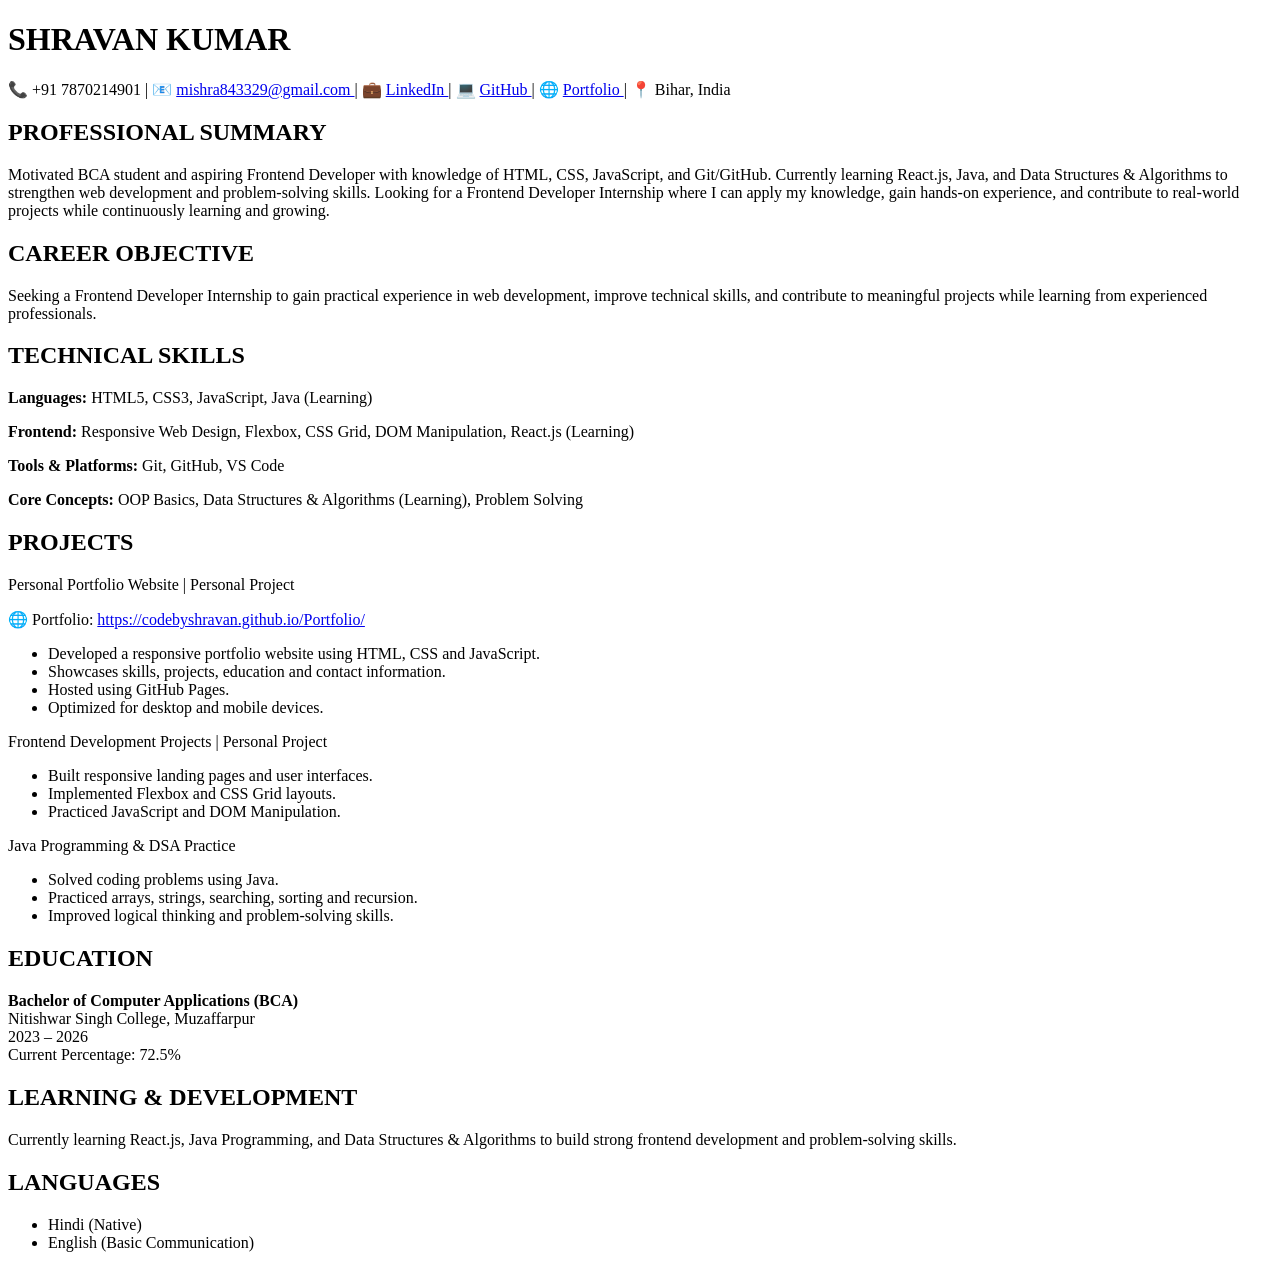
==== Resume/resume.html @ 382073f3 "added images and resume" ====
<!DOCTYPE html>
<html lang="en">
<head>
<meta charset="UTF-8">
<meta name="viewport" content="width=device-width, initial-scale=1.0">
<title>Shravan Kumar Resume</title>

</head>

<body>

<div class="resume">

<h1>SHRAVAN KUMAR</h1>

<div class="contact">
📞 +91 7870214901 |

📧 <a href="mailto:mishra843329@gmail.com">
mishra843329@gmail.com
</a> |

💼 <a href="https://www.linkedin.com/in/codebyshravan" target="_blank">
LinkedIn
</a> |

💻 <a href="https://github.com/CodeByShravan" target="_blank">
GitHub
</a> |

🌐 <a href="https://codebyshravan.github.io/Portfolio/" target="_blank">
Portfolio
</a> |

📍 Bihar, India
</div>

<div class="section">
<h2>PROFESSIONAL SUMMARY</h2>

<p>
Motivated BCA student and aspiring Frontend Developer with knowledge of HTML, CSS, JavaScript, and Git/GitHub. Currently learning React.js, Java, and Data Structures & Algorithms to strengthen web development and problem-solving skills. Looking for a Frontend Developer Internship where I can apply my knowledge, gain hands-on experience, and contribute to real-world projects while continuously learning and growing.
</p>

</div>

<div class="section">
<h2>CAREER OBJECTIVE</h2>

<p>
Seeking a Frontend Developer Internship to gain practical experience in web development, improve technical skills, and contribute to meaningful projects while learning from experienced professionals.
</p>

</div>

<div class="section">
<h2>TECHNICAL SKILLS</h2>

<p>
<b>Languages:</b>
HTML5, CSS3, JavaScript, Java (Learning)
</p>

<p>
<b>Frontend:</b>
Responsive Web Design, Flexbox, CSS Grid, DOM Manipulation, React.js (Learning)
</p>

<p>
<b>Tools & Platforms:</b>
Git, GitHub, VS Code
</p>

<p>
<b>Core Concepts:</b>
OOP Basics, Data Structures & Algorithms (Learning), Problem Solving
</p>

</div>

<div class="section">
<h2>PROJECTS</h2>

<div class="project-title">
Personal Portfolio Website | Personal Project
</div>

<p>
🌐 Portfolio:
<a href="https://codebyshravan.github.io/Portfolio/" target="_blank">
https://codebyshravan.github.io/Portfolio/
</a>
</p>

<ul>
<li>Developed a responsive portfolio website using HTML, CSS and JavaScript.</li>
<li>Showcases skills, projects, education and contact information.</li>
<li>Hosted using GitHub Pages.</li>
<li>Optimized for desktop and mobile devices.</li>
</ul>

<div class="project-title">
Frontend Development Projects | Personal Project
</div>

<ul>
<li>Built responsive landing pages and user interfaces.</li>
<li>Implemented Flexbox and CSS Grid layouts.</li>
<li>Practiced JavaScript and DOM Manipulation.</li>
</ul>

<div class="project-title">
Java Programming & DSA Practice
</div>

<ul>
<li>Solved coding problems using Java.</li>
<li>Practiced arrays, strings, searching, sorting and recursion.</li>
<li>Improved logical thinking and problem-solving skills.</li>
</ul>

</div>

<div class="section">
<h2>EDUCATION</h2>

<p>
<b>Bachelor of Computer Applications (BCA)</b><br>
Nitishwar Singh College, Muzaffarpur<br>
2023 – 2026<br>
Current Percentage: 72.5%
</p>

</div>

<div class="section">
<h2>LEARNING & DEVELOPMENT</h2>

<p>
Currently learning React.js, Java Programming, and Data Structures & Algorithms to build strong frontend development and problem-solving skills.
</p>

</div>

<div class="section">
<h2>LANGUAGES</h2>

<ul>
<li>Hindi (Native)</li>
<li>English (Basic Communication)</li>
</ul>

</div>

</div>

</body>
</html>
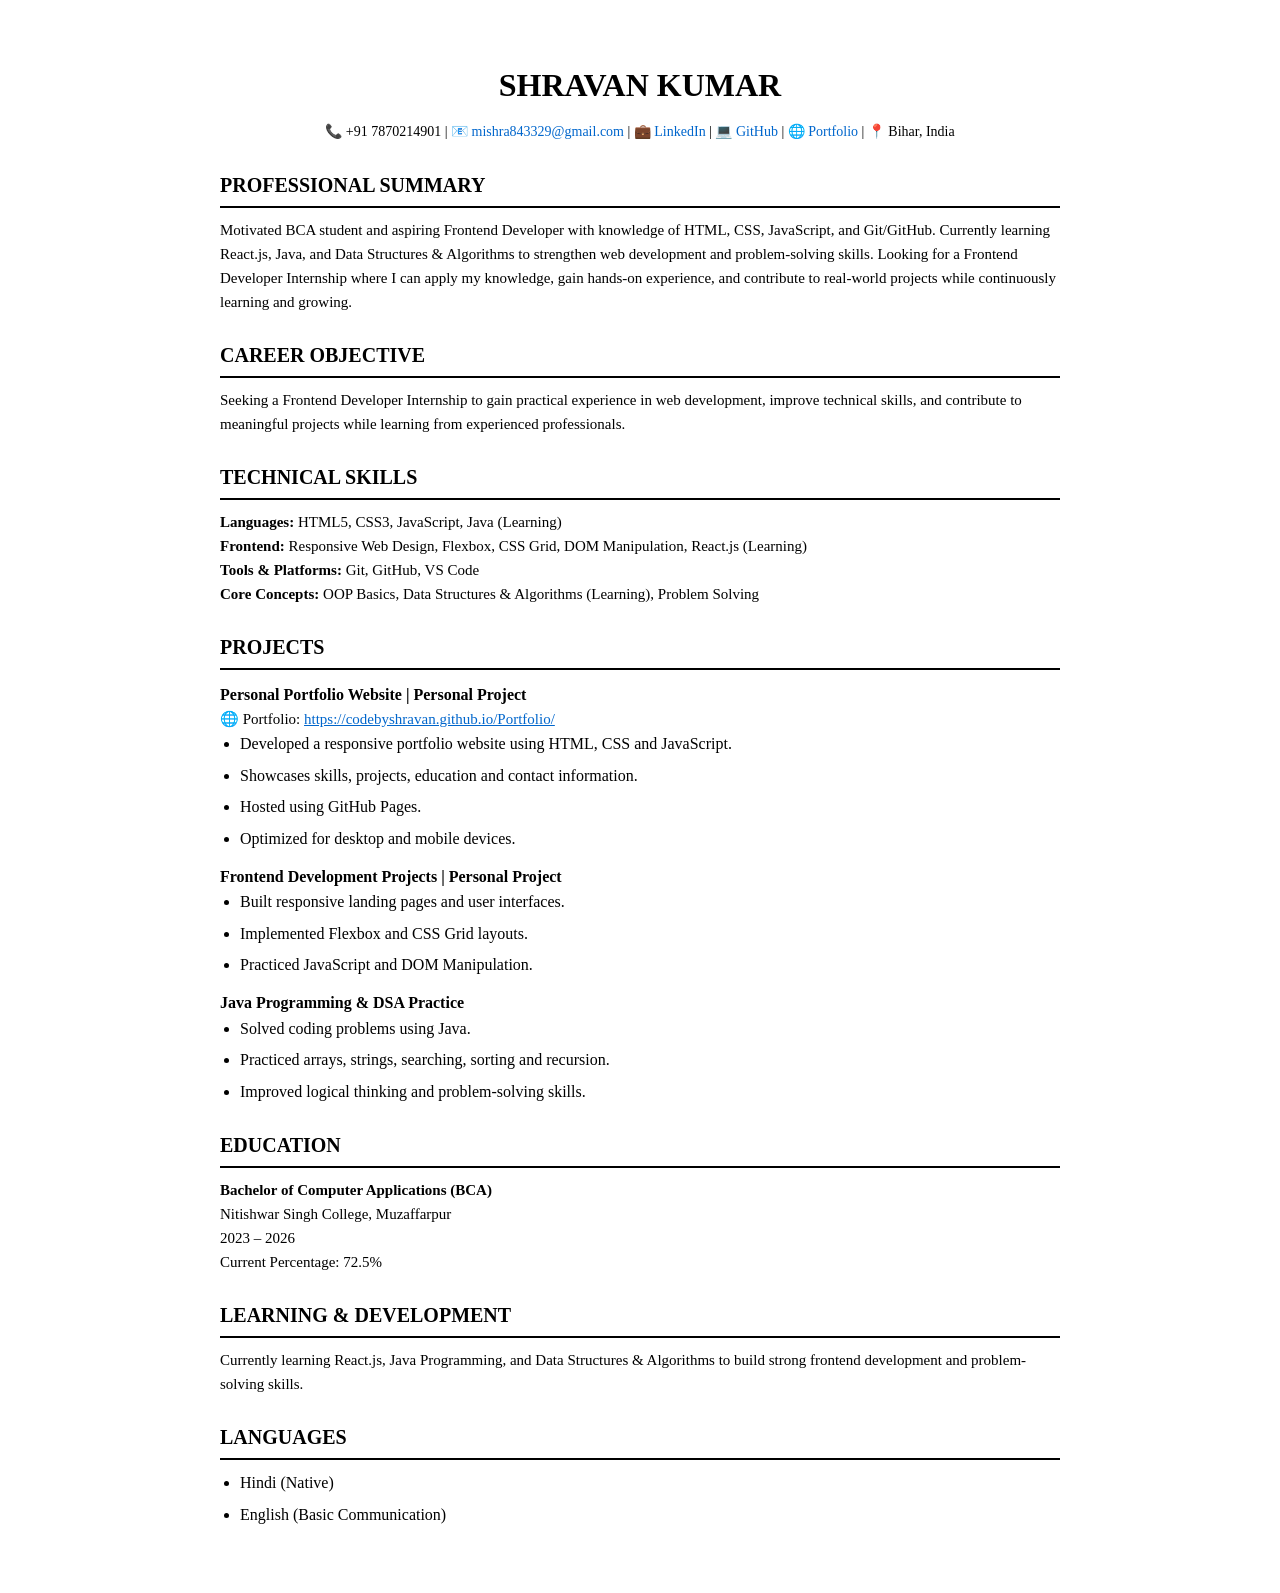
==== commit 578b39e5: "Updated resume page styling" ====
--- a/Resume/resume.html
+++ b/Resume/resume.html
@@ -4,6 +4,7 @@
 <meta charset="UTF-8">
 <meta name="viewport" content="width=device-width, initial-scale=1.0">
 <title>Shravan Kumar Resume</title>
+<link rel="stylesheet" href="style.css">
 
 </head>
 
--- a/Resume/style.css
+++ b/Resume/style.css
@@ -0,0 +1,88 @@
+*{
+    margin:0;
+    padding:0;
+    box-sizing:border-box;
+}
+
+body{
+    font-family:"Times New Roman", serif;
+    background:#fff;
+    color:#000;
+    line-height:1.6;
+}
+
+.resume{
+    max-width:900px;
+    margin:30px auto;
+    padding:30px;
+}
+
+h1{
+    text-align:center;
+    font-size:32px;
+    font-weight:bold;
+}
+
+.contact{
+    text-align:center;
+    margin-top:10px;
+    margin-bottom:20px;
+    font-size:14px;
+}
+
+.contact a{
+    color:#0066cc;
+    text-decoration:none;
+}
+
+.contact a:hover{
+    text-decoration:underline;
+}
+
+.section{
+    margin-top:25px;
+}
+
+.section h2{
+    font-size:20px;
+    font-weight:bold;
+    border-bottom:2px solid #000;
+    padding-bottom:5px;
+    margin-bottom:10px;
+}
+
+p{
+    font-size:15px;
+}
+
+ul{
+    margin-left:20px;
+}
+
+li{
+    margin-bottom:6px;
+}
+
+.project-title{
+    font-weight:bold;
+    font-size:16px;
+    margin-top:12px;
+}
+
+a{
+    color:#0066cc;
+}
+
+@media(max-width:768px){
+    .resume{
+        padding:15px;
+    }
+
+    h1{
+        font-size:26px;
+    }
+
+    .contact{
+        font-size:13px;
+    }
+}
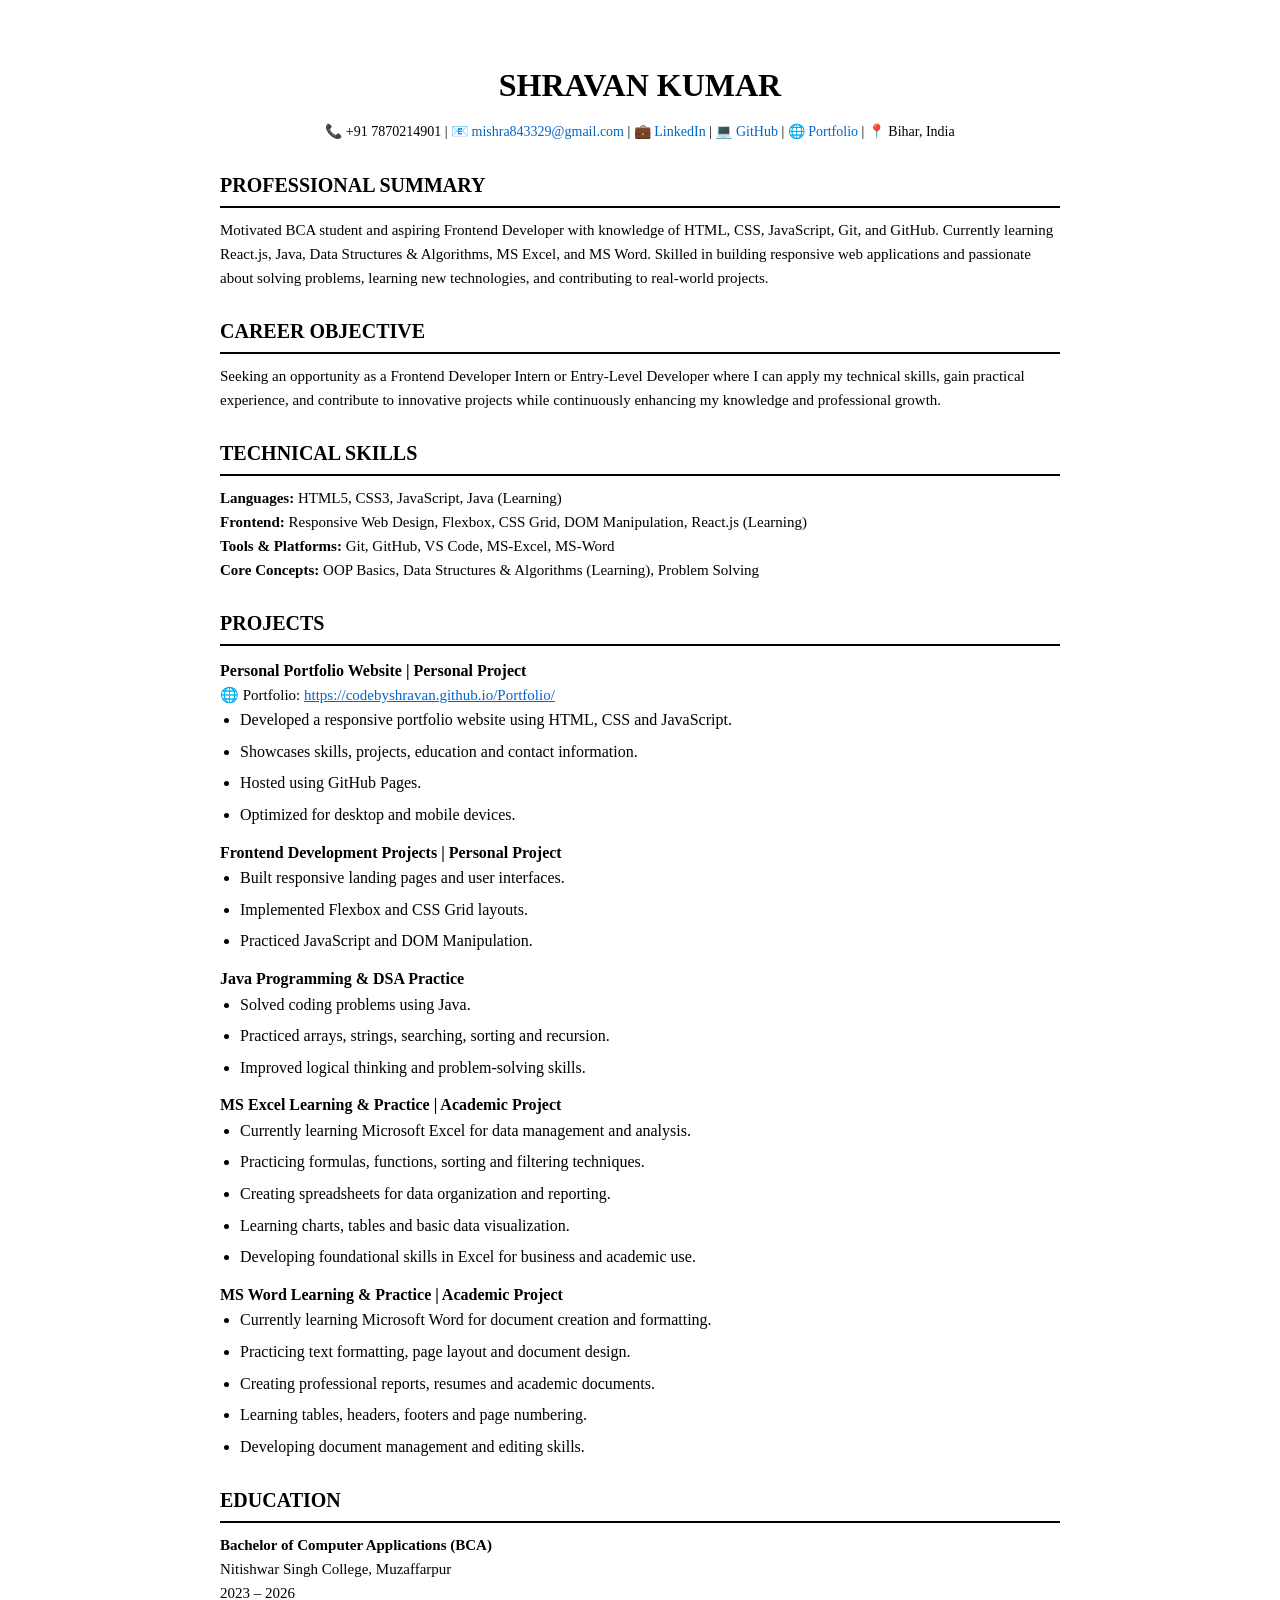
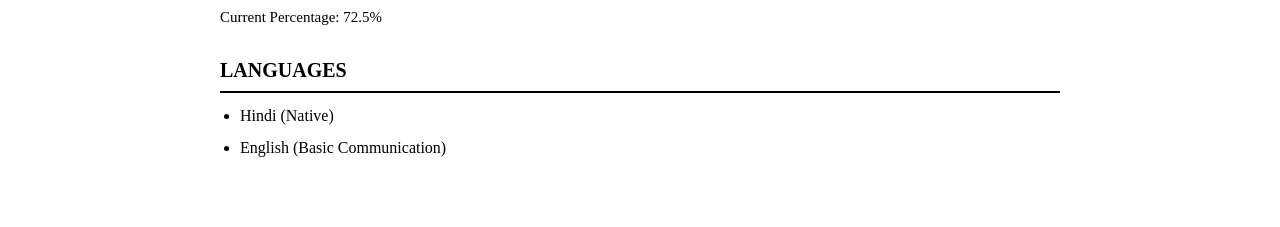
==== commit a03e4614: "Updated resume" ====
--- a/Resume/resume.html
+++ b/Resume/resume.html
@@ -1,159 +1,178 @@
 <!DOCTYPE html>
 <html lang="en">
+
 <head>
-<meta charset="UTF-8">
-<meta name="viewport" content="width=device-width, initial-scale=1.0">
-<title>Shravan Kumar Resume</title>
-<link rel="stylesheet" href="style.css">
+    <meta charset="UTF-8">
+    <meta name="viewport" content="width=device-width, initial-scale=1.0">
+    <title>Shravan Kumar Resume</title>
+    <link rel="stylesheet" href="style.css">
 
 </head>
 
 <body>
 
-<div class="resume">
+    <div class="resume">
 
-<h1>SHRAVAN KUMAR</h1>
+        <h1>SHRAVAN KUMAR</h1>
 
-<div class="contact">
-📞 +91 7870214901 |
+        <div class="contact">
+            📞 +91 7870214901 |
 
-📧 <a href="mailto:mishra843329@gmail.com">
-mishra843329@gmail.com
-</a> |
+            📧 <a href="mailto:mishra843329@gmail.com">
+                mishra843329@gmail.com
+            </a> |
 
-💼 <a href="https://www.linkedin.com/in/codebyshravan" target="_blank">
-LinkedIn
-</a> |
+            💼 <a href="https://www.linkedin.com/in/codebyshravan" target="_blank">
+                LinkedIn
+            </a> |
 
-💻 <a href="https://github.com/CodeByShravan" target="_blank">
-GitHub
-</a> |
+            💻 <a href="https://github.com/CodeByShravan" target="_blank">
+                GitHub
+            </a> |
 
-🌐 <a href="https://codebyshravan.github.io/Portfolio/" target="_blank">
-Portfolio
-</a> |
+            🌐 <a href="https://codebyshravan.github.io/Portfolio/" target="_blank">
+                Portfolio
+            </a> |
 
-📍 Bihar, India
+            📍 Bihar, India
+        </div>
+
+        <div class="section">
+            <h2>PROFESSIONAL SUMMARY</h2>
+
+            <p>
+              Motivated BCA student and aspiring Frontend Developer with knowledge of HTML, CSS, JavaScript, Git, and GitHub. Currently learning React.js, Java, Data Structures & Algorithms, MS Excel, and MS Word. Skilled in building responsive web applications and passionate about solving problems, learning new technologies, and contributing to real-world projects.
+            </p>
+
+        </div>
+
+        <div class="section">
+            <h2>CAREER OBJECTIVE</h2>
+
+            <p>
+                Seeking an opportunity as a Frontend Developer Intern or Entry-Level Developer where I can apply my technical skills, gain practical experience, and contribute to innovative projects while continuously enhancing my knowledge and professional growth.
+            </p>
+
+        </div>
+
+        <div class="section">
+            <h2>TECHNICAL SKILLS</h2>
+
+            <p>
+                <b>Languages:</b>
+                HTML5, CSS3, JavaScript, Java (Learning)
+            </p>
+
+            <p>
+                <b>Frontend:</b>
+                Responsive Web Design, Flexbox, CSS Grid, DOM Manipulation, React.js (Learning)
+            </p>
+
+            <p>
+                <b>Tools & Platforms:</b>
+                Git, GitHub, VS Code, MS-Excel, MS-Word
+            </p>
+
+            <p>
+                <b>Core Concepts:</b>
+                OOP Basics, Data Structures & Algorithms (Learning), Problem Solving
+            </p>
+
+        </div>
+
+        <div class="section">
+            <h2>PROJECTS</h2>
+
+            <div class="project-title">
+                Personal Portfolio Website | Personal Project
+            </div>
+
+            <p>
+                🌐 Portfolio:
+                <a href="https://codebyshravan.github.io/Portfolio/" target="_blank">
+                    https://codebyshravan.github.io/Portfolio/
+                </a>
+            </p>
+
+            <ul>
+                <li>Developed a responsive portfolio website using HTML, CSS and JavaScript.</li>
+                <li>Showcases skills, projects, education and contact information.</li>
+                <li>Hosted using GitHub Pages.</li>
+                <li>Optimized for desktop and mobile devices.</li>
+            </ul>
+
+            <div class="project-title">
+                Frontend Development Projects | Personal Project
+            </div>
+
+            <ul>
+                <li>Built responsive landing pages and user interfaces.</li>
+                <li>Implemented Flexbox and CSS Grid layouts.</li>
+                <li>Practiced JavaScript and DOM Manipulation.</li>
+            </ul>
+
+            <div class="project-title">
+                Java Programming & DSA Practice
+            </div>
+
+            <ul>
+                <li>Solved coding problems using Java.</li>
+                <li>Practiced arrays, strings, searching, sorting and recursion.</li>
+                <li>Improved logical thinking and problem-solving skills.</li>
+            </ul>
+            <div class="project">
+    <div class="project-title">
+        MS Excel Learning & Practice | Academic Project
+    </div>
+
+    <ul>
+        <li>Currently learning Microsoft Excel for data management and analysis.</li>
+        <li>Practicing formulas, functions, sorting and filtering techniques.</li>
+        <li>Creating spreadsheets for data organization and reporting.</li>
+        <li>Learning charts, tables and basic data visualization.</li>
+        <li>Developing foundational skills in Excel for business and academic use.</li>
+    </ul>
+    <div class="project">
+    <div class="project-title">
+        MS Word Learning & Practice | Academic Project
+    </div>
+
+    <ul>
+        <li>Currently learning Microsoft Word for document creation and formatting.</li>
+        <li>Practicing text formatting, page layout and document design.</li>
+        <li>Creating professional reports, resumes and academic documents.</li>
+        <li>Learning tables, headers, footers and page numbering.</li>
+        <li>Developing document management and editing skills.</li>
+    </ul>
+</div>
 </div>
 
-<div class="section">
-<h2>PROFESSIONAL SUMMARY</h2>
+        </div>
 
-<p>
-Motivated BCA student and aspiring Frontend Developer with knowledge of HTML, CSS, JavaScript, and Git/GitHub. Currently learning React.js, Java, and Data Structures & Algorithms to strengthen web development and problem-solving skills. Looking for a Frontend Developer Internship where I can apply my knowledge, gain hands-on experience, and contribute to real-world projects while continuously learning and growing.
-</p>
+        <div class="section">
+            <h2>EDUCATION</h2>
 
-</div>
+            <p>
+                <b>Bachelor of Computer Applications (BCA)</b><br>
+                Nitishwar Singh College, Muzaffarpur<br>
+                2023 – 2026<br>
+                Current Percentage: 72.5%
+            </p>
 
-<div class="section">
-<h2>CAREER OBJECTIVE</h2>
+        </div>
+        
+        <div class="section">
+            <h2>LANGUAGES</h2>
 
-<p>
-Seeking a Frontend Developer Internship to gain practical experience in web development, improve technical skills, and contribute to meaningful projects while learning from experienced professionals.
-</p>
+            <ul>
+                <li>Hindi (Native)</li>
+                <li>English (Basic Communication)</li>
+            </ul>
 
-</div>
+        </div>
 
-<div class="section">
-<h2>TECHNICAL SKILLS</h2>
-
-<p>
-<b>Languages:</b>
-HTML5, CSS3, JavaScript, Java (Learning)
-</p>
-
-<p>
-<b>Frontend:</b>
-Responsive Web Design, Flexbox, CSS Grid, DOM Manipulation, React.js (Learning)
-</p>
-
-<p>
-<b>Tools & Platforms:</b>
-Git, GitHub, VS Code
-</p>
-
-<p>
-<b>Core Concepts:</b>
-OOP Basics, Data Structures & Algorithms (Learning), Problem Solving
-</p>
-
-</div>
-
-<div class="section">
-<h2>PROJECTS</h2>
-
-<div class="project-title">
-Personal Portfolio Website | Personal Project
-</div>
-
-<p>
-🌐 Portfolio:
-<a href="https://codebyshravan.github.io/Portfolio/" target="_blank">
-https://codebyshravan.github.io/Portfolio/
-</a>
-</p>
-
-<ul>
-<li>Developed a responsive portfolio website using HTML, CSS and JavaScript.</li>
-<li>Showcases skills, projects, education and contact information.</li>
-<li>Hosted using GitHub Pages.</li>
-<li>Optimized for desktop and mobile devices.</li>
-</ul>
-
-<div class="project-title">
-Frontend Development Projects | Personal Project
-</div>
-
-<ul>
-<li>Built responsive landing pages and user interfaces.</li>
-<li>Implemented Flexbox and CSS Grid layouts.</li>
-<li>Practiced JavaScript and DOM Manipulation.</li>
-</ul>
-
-<div class="project-title">
-Java Programming & DSA Practice
-</div>
-
-<ul>
-<li>Solved coding problems using Java.</li>
-<li>Practiced arrays, strings, searching, sorting and recursion.</li>
-<li>Improved logical thinking and problem-solving skills.</li>
-</ul>
-
-</div>
-
-<div class="section">
-<h2>EDUCATION</h2>
-
-<p>
-<b>Bachelor of Computer Applications (BCA)</b><br>
-Nitishwar Singh College, Muzaffarpur<br>
-2023 – 2026<br>
-Current Percentage: 72.5%
-</p>
-
-</div>
-
-<div class="section">
-<h2>LEARNING & DEVELOPMENT</h2>
-
-<p>
-Currently learning React.js, Java Programming, and Data Structures & Algorithms to build strong frontend development and problem-solving skills.
-</p>
-
-</div>
-
-<div class="section">
-<h2>LANGUAGES</h2>
-
-<ul>
-<li>Hindi (Native)</li>
-<li>English (Basic Communication)</li>
-</ul>
-
-</div>
-
-</div>
+    </div>
 
 </body>
+
 </html>
